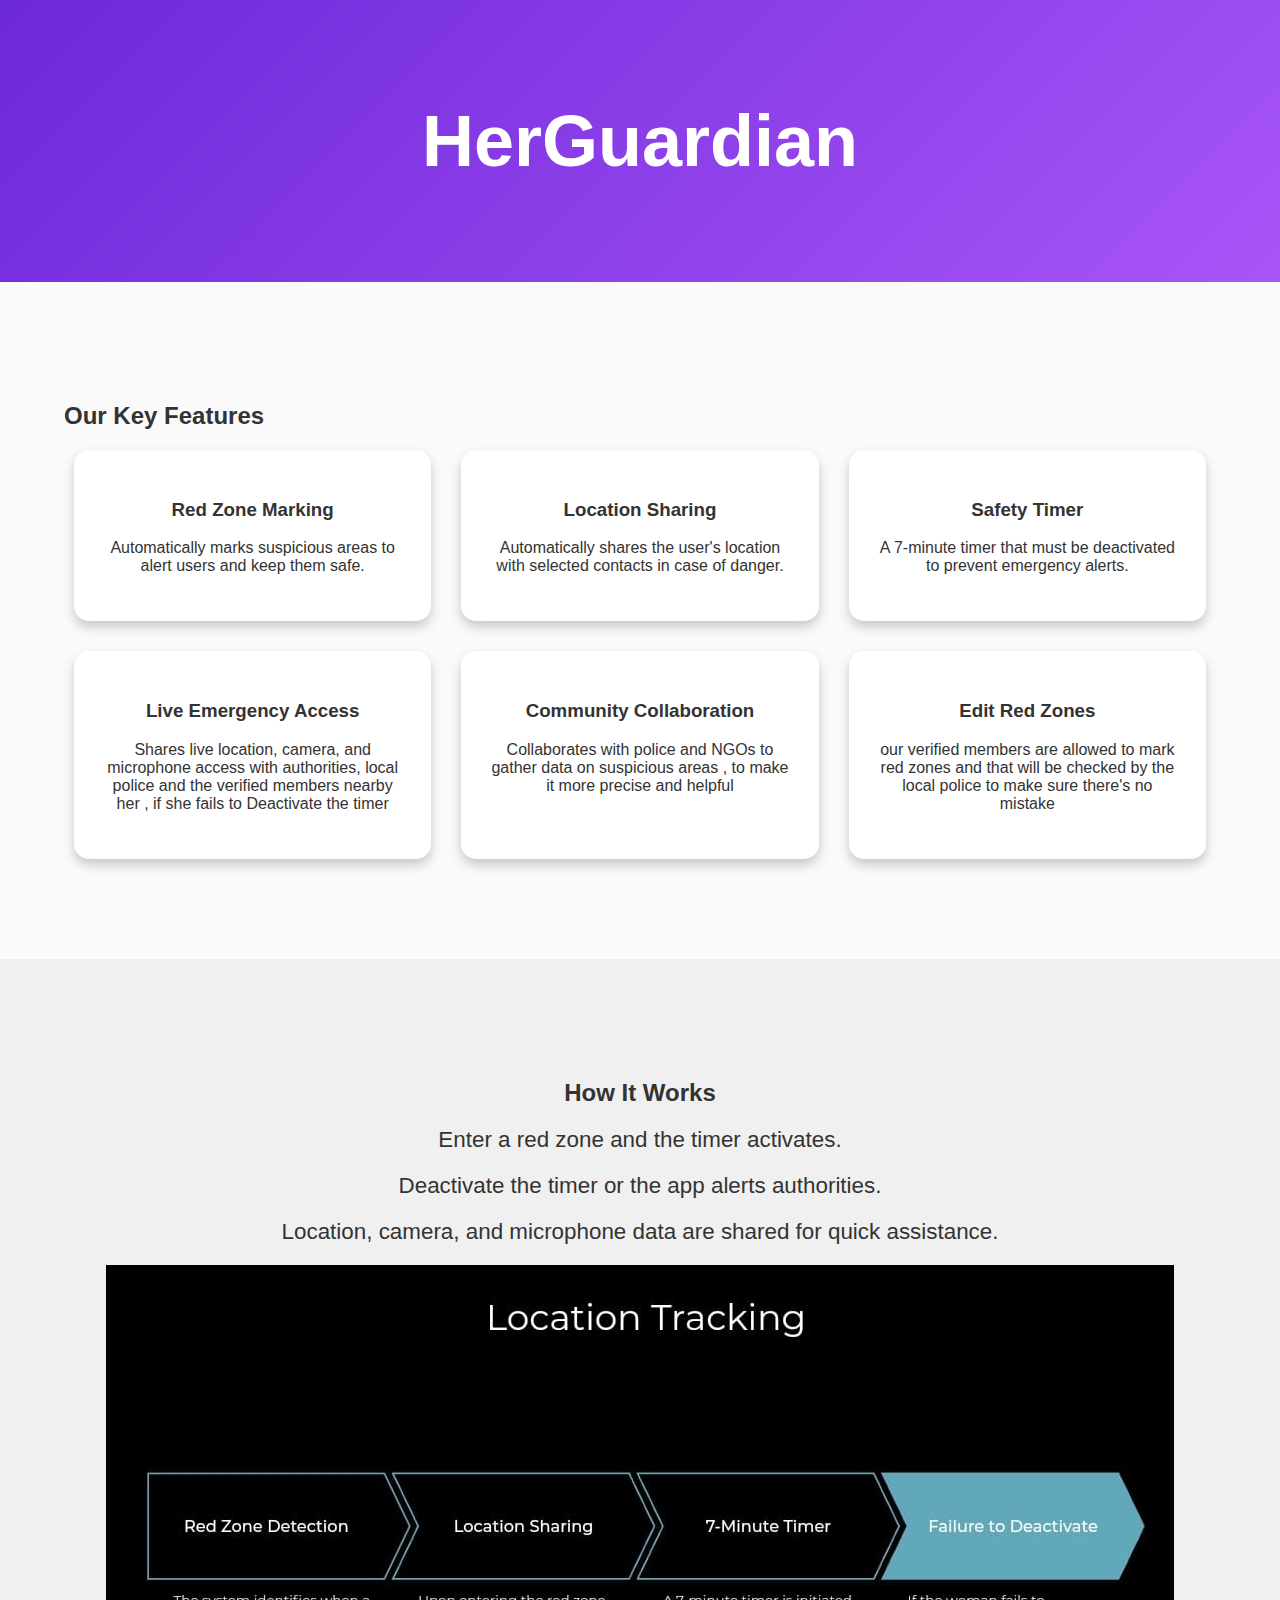
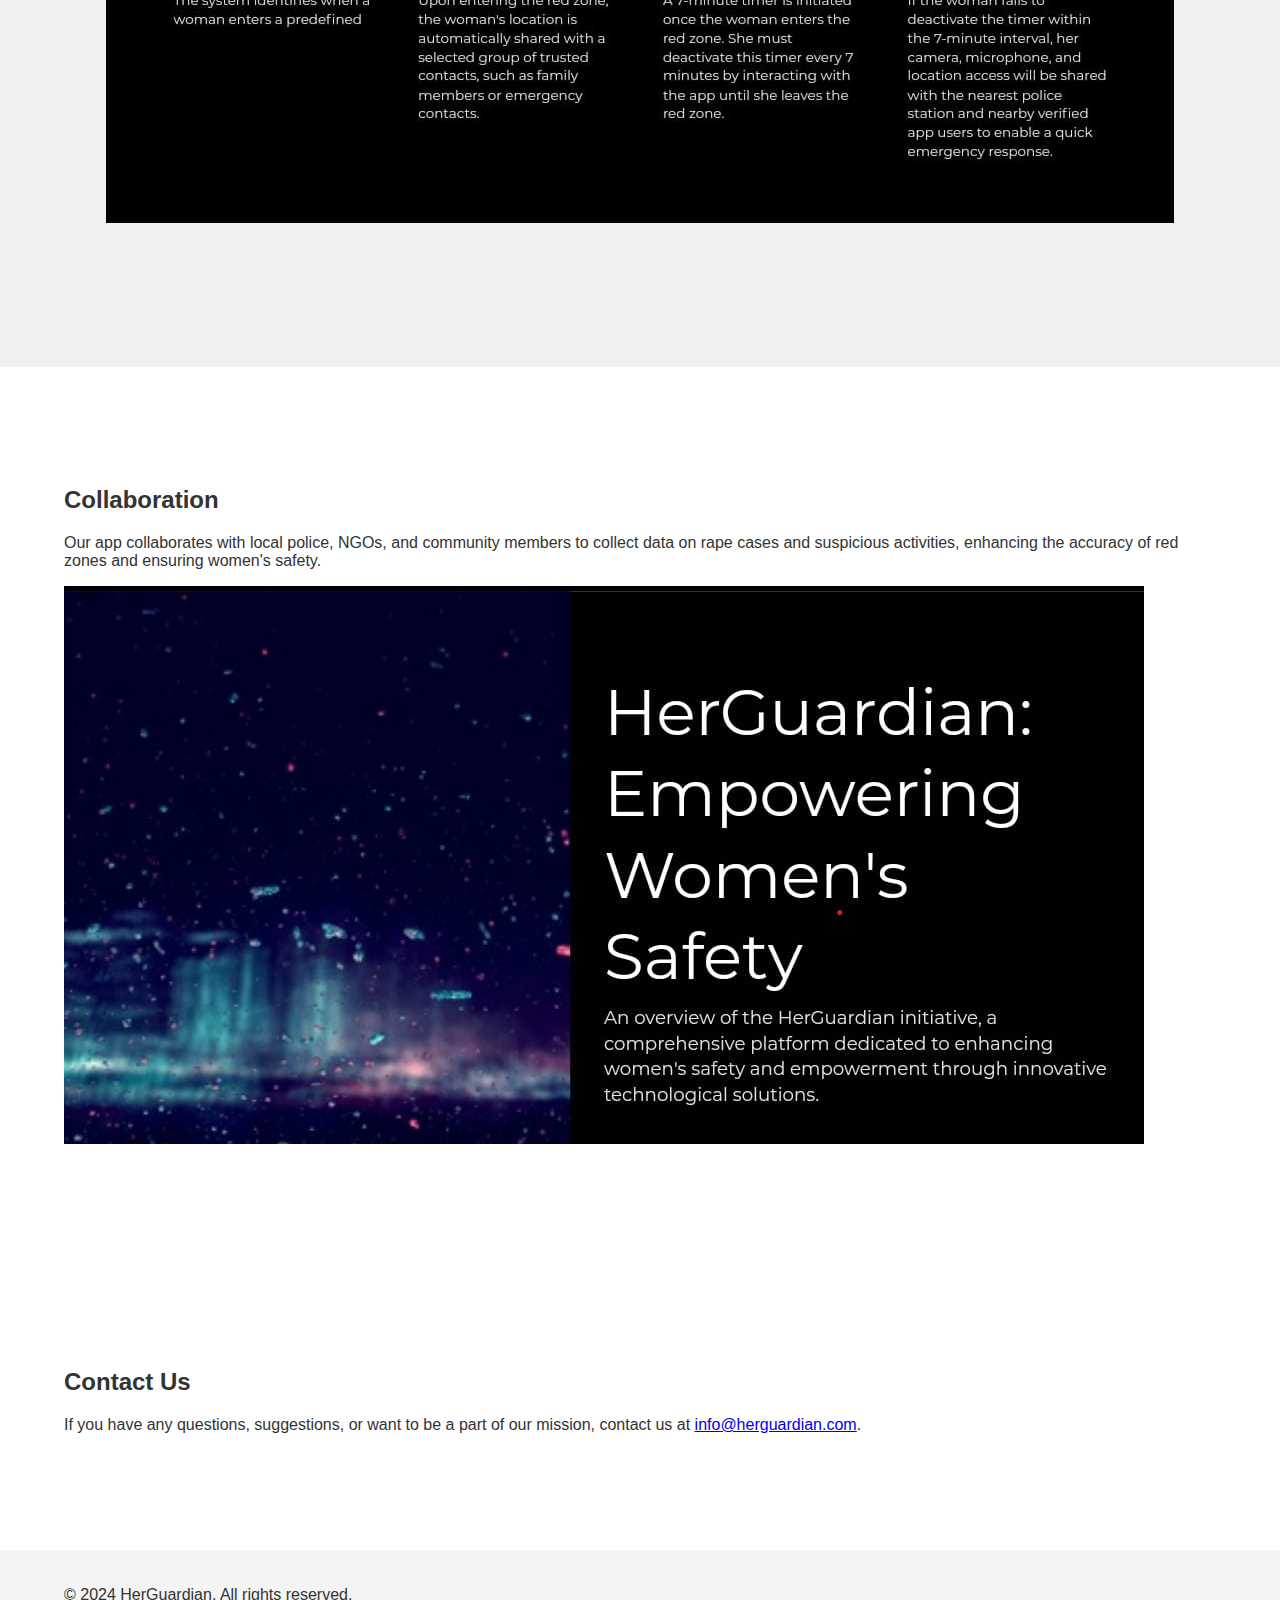
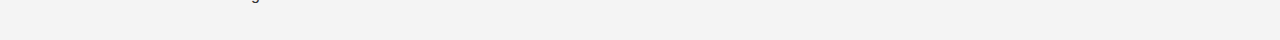
==== index2.html @ f5650103 "Add files via upload" ====
<!DOCTYPE html>
<html lang="en">
<head>
    <meta charset="UTF-8">
    <meta name="viewport" content="width=device-width, initial-scale=1.0">
    <title>HerGuardian</title>
    <link rel="stylesheet" href="styles.css">
</head>
<body>
    <header>
        <div class="container">
            <h1 class="animate">HerGuardian</h1>
        <div>   
    </header>

    <section id="features" class="features-section">
        <div class="container">
            <h2 class="animate">Our Key Features</h2>
            <div class="features-grid">
                <div class="feature-item animate animate-1">
                    <h3>Red Zone Marking</h3>
                    <p>Automatically marks suspicious areas to alert users and keep them safe.</p>
                </div>
                <div class="feature-item animate animate-2">
                    <h3>Location Sharing</h3>
                    <p>Automatically shares the user's location with selected contacts in case of danger.</p>
                </div>
                <div class="feature-item animate animate-3">
                    <h3>Safety Timer</h3>
                    <p>A 7-minute timer that must be deactivated to prevent emergency alerts.</p>
                </div>
                <div class="feature-item animate animate-4">
                    <h3>Live Emergency Access</h3>
                    <p>Shares live location, camera, and microphone access with authorities, local police and the verified members nearby her ,  if she fails to Deactivate the timer </p>
                </div>
                <div class="feature-item animate animate-5">
                    <h3>Community Collaboration</h3>
                    <p>Collaborates with police and NGOs to gather data on suspicious areas , to make it more precise and helpful</p>
                </div>
                <div class="feature-item animate animate-5">
                    <h3>Edit Red Zones</h3>
                    <p>our verified members are allowed to mark red zones and that will be checked by the local police to make sure there's no mistake </p>
                </div>


            </div>
        </div>
    </section>

    <section id="how-it-works" class="how-it-works-section">
        <div class="container">
            <h2 class="animate">How It Works</h2>
            <ul class="how-it-works-list">
                <li class="animate animate-6">Enter a red zone and the timer activates.</li>
                <li class="animate animate-7">Deactivate the timer or the app alerts authorities.</li>
                <li class="animate animate-8">Location, camera, and microphone data are shared for quick assistance.</li>
                <img src="img1.jpeg"  class="animate animate-11">
            </ul>
        </div>
    </section>

    <section id="collaboration" class="collaboration-section">
        <div class="container">
            <h2 class="animate">Collaboration</h2>
            <p class="animate">Our app collaborates with local police, NGOs, and community members to collect data on rape cases and suspicious activities, enhancing the accuracy of red zones and ensuring women's safety.</p>
            <div class="collaboration-logos">
                <img src="img2.jpg" class="animate animate-9">
               
        </div>
    </section>

    <section id="contact" class="contact-section">
        <div class="container">
            <h2 class="animate">Contact Us</h2>
            <p class="animate">If you have any questions, suggestions, or want to be a part of our mission, contact us at <a href="mailto:info@herguardian.com">info@herguardian.com</a>.</p>
        </div>
    </section>

    <footer>
        <div class="container">
            <p>&copy; 2024 HerGuardian. All rights reserved.</p>
        </div>
    </footer>

    <script src="script.js"></script>
</body>
</html>
---- styles.css ----
/* General Styles */
body {
    font-family: 'Arial', sans-serif;
    margin: 0;
    padding: 0;
    color: #333;
    background: #f4f4f4;
    overflow-x: hidden;
    scroll-behavior: smooth;
}

/* Container */
.container {
    width: 90%;
    max-width: 1200px;
    margin: 0 auto;
    padding: 20px;
}

/* Header Styles */
header {
    background: linear-gradient(135deg, #6d28d9, #a855f7);
    color: #fff;
    padding: 80px 0;
    text-align: center;
    position: relative;
    overflow: hidden;
}

header h1 {
    margin: 0;
    font-size: 4.5em;
    animation: fadeInUp 1s ease-out;
}

header p {
    font-size: 1.6em;
    margin: 10px 0;
    animation: fadeInUp 1.5s ease-out;
}

.cta-button {
    background: #e94e77;
    color: #fff;
    padding: 15px 30px;
    text-decoration: none;
    border-radius: 25px;
    font-weight: bold;
    font-size: 1.1em;
    transition: background 0.4s ease, transform 0.4s ease, box-shadow 0.4s ease;
    display: inline-block;
    margin-top: 20px;
    box-shadow: 0 8px 16px rgba(0, 0, 0, 0.3);
    position: relative;
    overflow: hidden;
}

.cta-button::before {
    content: '';
    position: absolute;
    top: 0;
    left: 0;
    width: 100%;
    height: 100%;
    background: rgba(255, 255, 255, 0.3);
    transform: scaleX(0);
    transform-origin: bottom right;
    transition: transform 0.5s ease;
}

.cta-button:hover::before {
    transform: scaleX(1);
    transform-origin: bottom left;
}

.cta-button:hover {
    background: #d23f62;
    transform: scale(1.05);
    box-shadow: 0 12px 24px rgba(0, 0, 0, 0.4);
}

/* Section Styles */
section {
    padding: 80px 0;
    background: #fff;
    position: relative;
    overflow: hidden;
}

/* Features Section */
.features-section {
    background: #fafafa;
}

.features-grid {
    display: grid;
    grid-template-columns: repeat(auto-fit, minmax(300px, 1fr));
    gap: 30px;
    padding: 0 10px;
}

.feature-item {
    background: #fff;
    border-radius: 15px;
    padding: 30px;
    box-shadow: 0 6px 12px rgba(0, 0, 0, 0.2);
    transition: transform 0.4s ease, box-shadow 0.4s ease, background-color 0.4s ease;
    text-align: center;
    position: relative;
    overflow: hidden;
    animation: slideIn 1s ease-out;
}

.feature-item::before {
    content: '';
    position: absolute;
    top: 0;
    left: 0;
    width: 100%;
    height: 100%;
    background: rgba(0, 0, 0, 0.05);
    transition: opacity 0.4s ease;
    opacity: 0;
}

.feature-item:hover::before {
    opacity: 1;
}

.feature-item:hover {
    transform: translateY(-10px);
    box-shadow: 0 12px 24px rgba(0, 0, 0, 0.3);
}

/* How It Works Section */
.how-it-works-section {
    background: #f0f0f0;
    text-align: center;
    padding-bottom: 100px;
}

.how-it-works-list {
    list-style: none;
    padding: 0;
    margin-bottom: 20px;
}

.how-it-works-list li {
    font-size: 1.4em;
    margin-bottom: 20px;
    position: relative;
    animation: fadeInUp 1s ease-out;
}

.how-it-image {
    width: 80%;
    max-width: 800px;
    height: auto;
    display: block;
    margin: 20px auto;
    border-radius: 15px;
    box-shadow: 0 6px 12px rgba(0, 0, 0, 0.2);
    transition: transform 0.5s ease, box-shadow 0.5s ease;
}
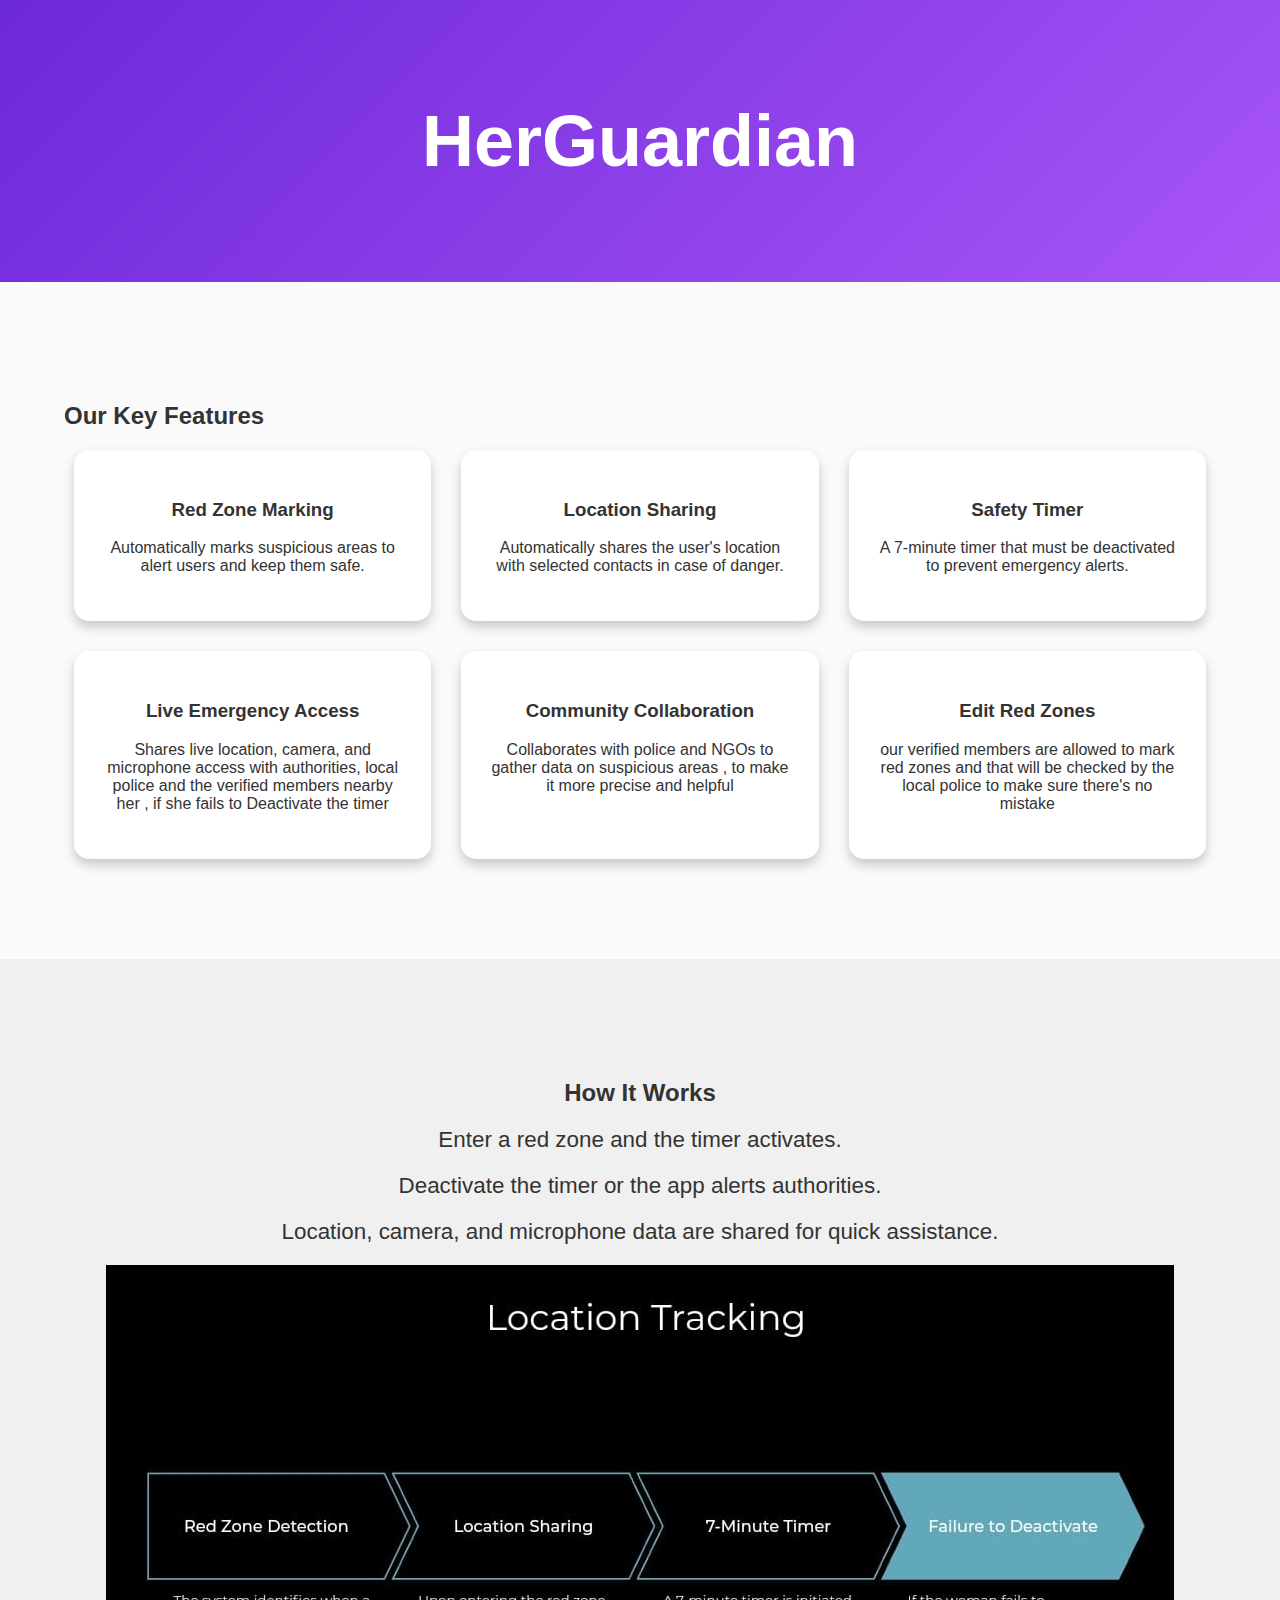
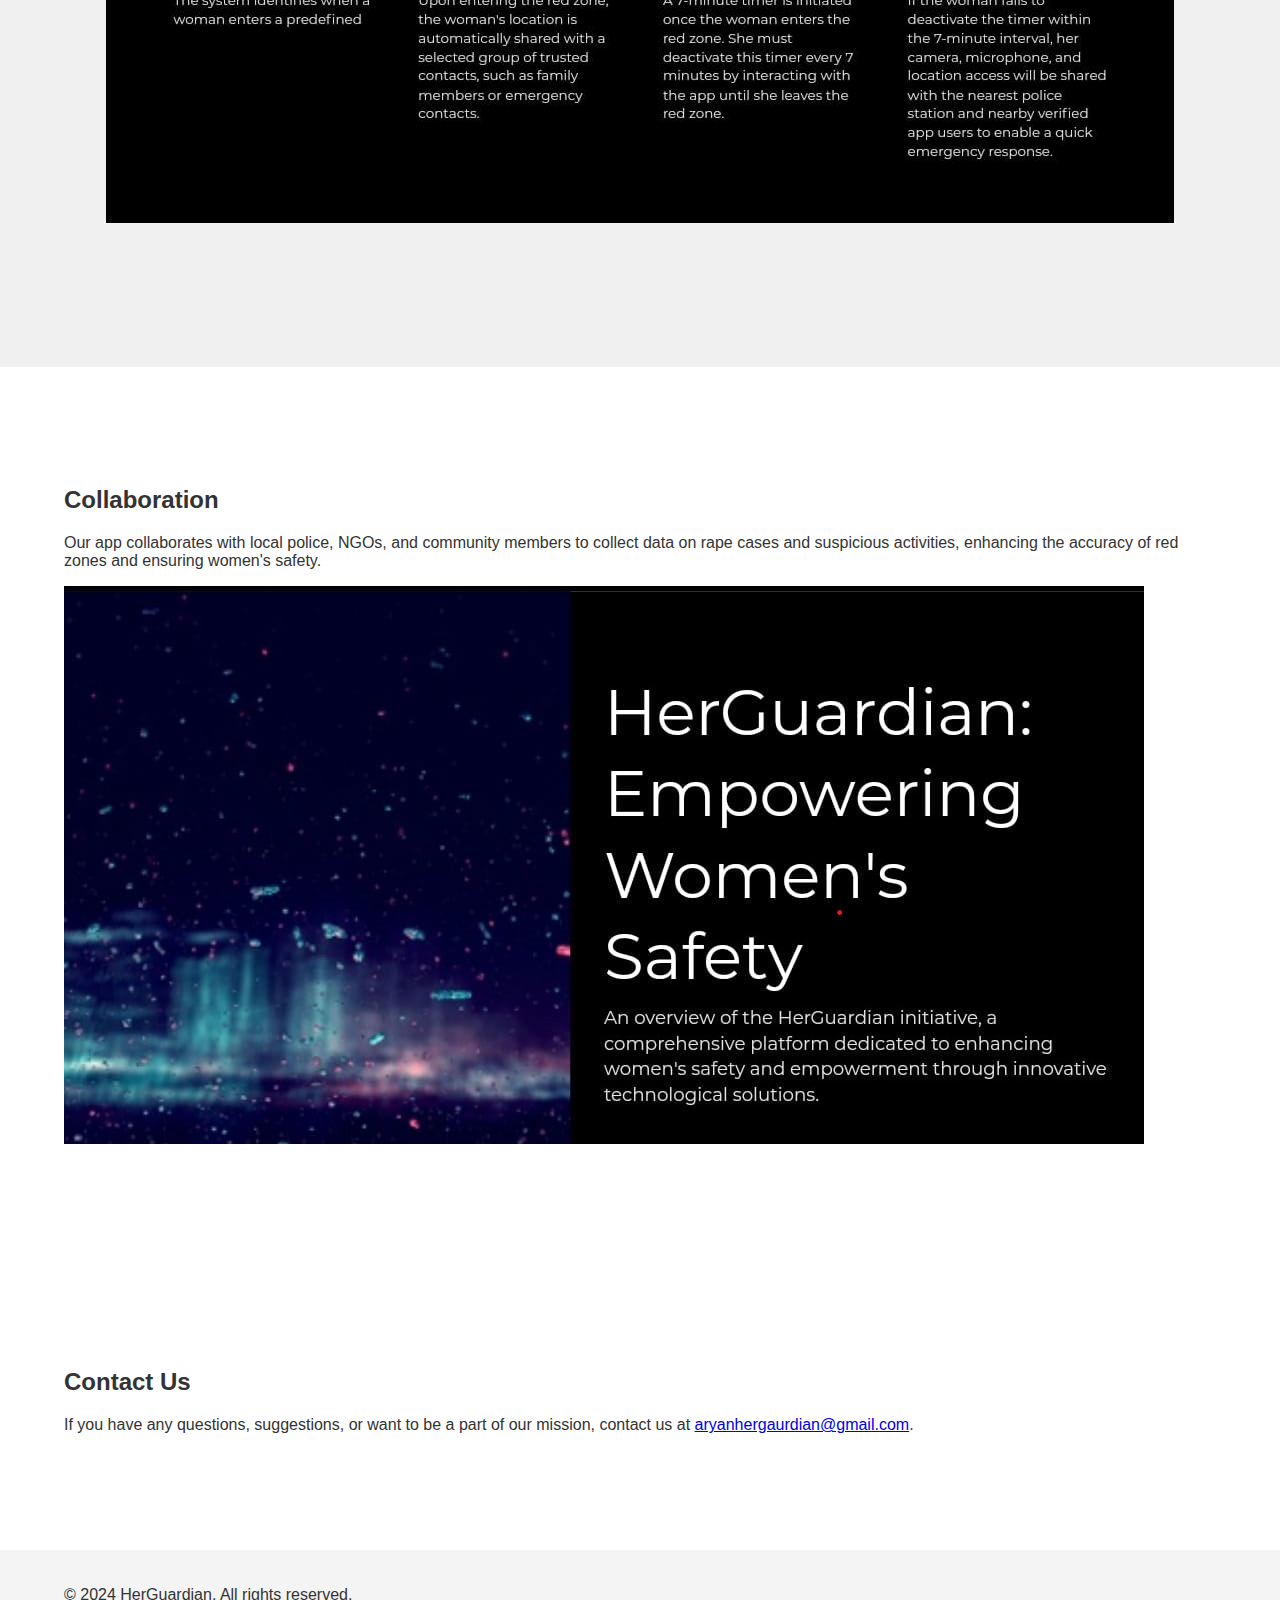
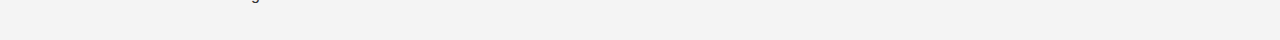
==== commit e05ab7ed: "Add files via upload" ====
--- a/index2.html
+++ b/index2.html
@@ -72,7 +72,7 @@
     <section id="contact" class="contact-section">
         <div class="container">
             <h2 class="animate">Contact Us</h2>
-            <p class="animate">If you have any questions, suggestions, or want to be a part of our mission, contact us at <a href="mailto:info@herguardian.com">info@herguardian.com</a>.</p>
+            <p class="animate">If you have any questions, suggestions, or want to be a part of our mission, contact us at <a href="mailto:aryanhergaurdian@gmail.com">aryanhergaurdian@gmail.com</a>.</p>
         </div>
     </section>
 
